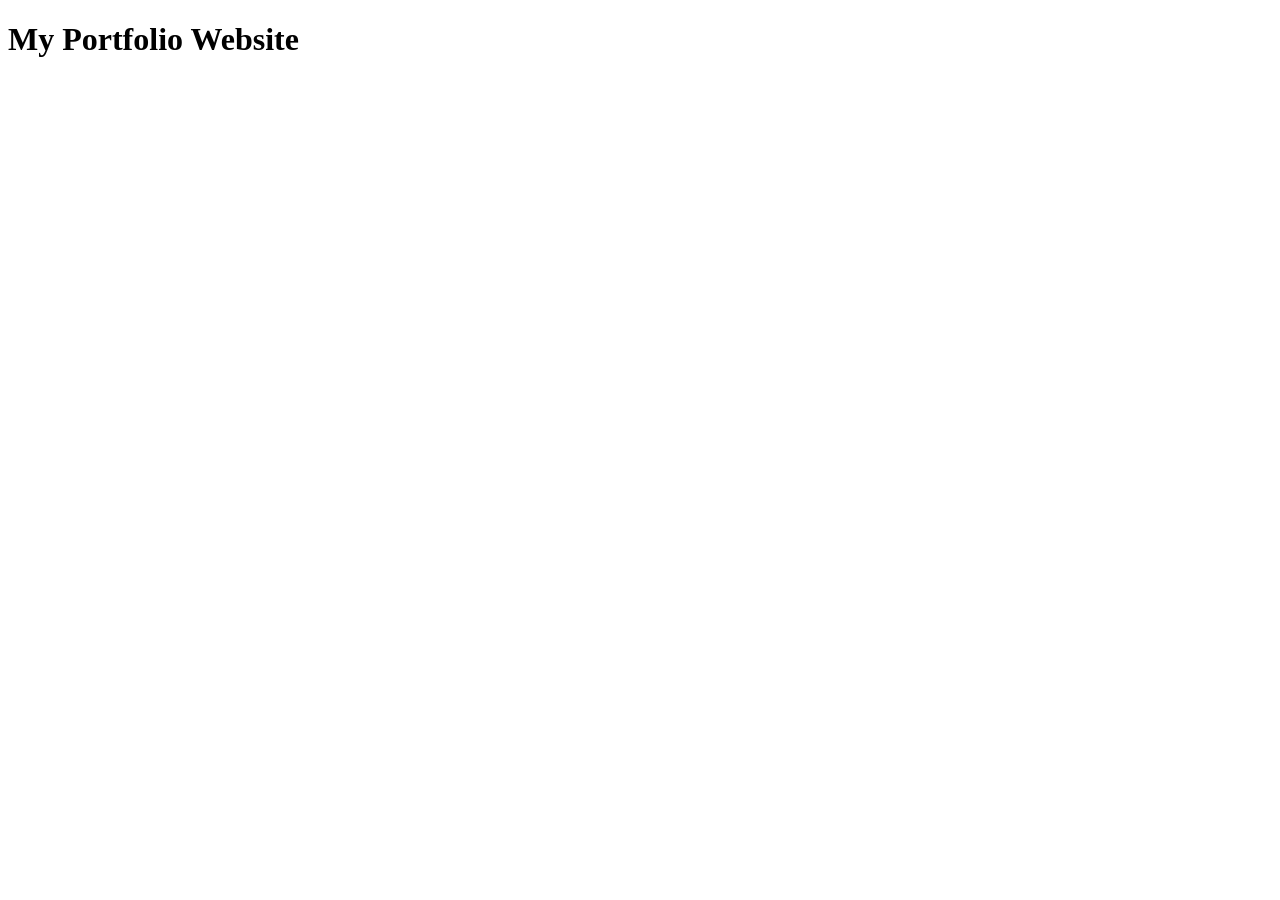
==== index.html @ 86e4ca23 "index page created" ====
<!DOCTYPE html>
<html lang="en">
    <head>
        <meta charset="UTF-8" />
        <meta name="viewport" content="width=device-width, initial-scale=1.0" />
        <meta http-equiv="X-UA-Compatible" content="ie=edge" />
        <title>Allen Zhou's Portfolio Website</title>
        <link rel="stylesheet" href="style.css" />
    </head>
    <body>
        <h1>My Portfolio Website</h1>
        <script src="index.js"></script>
    </body>
</html>
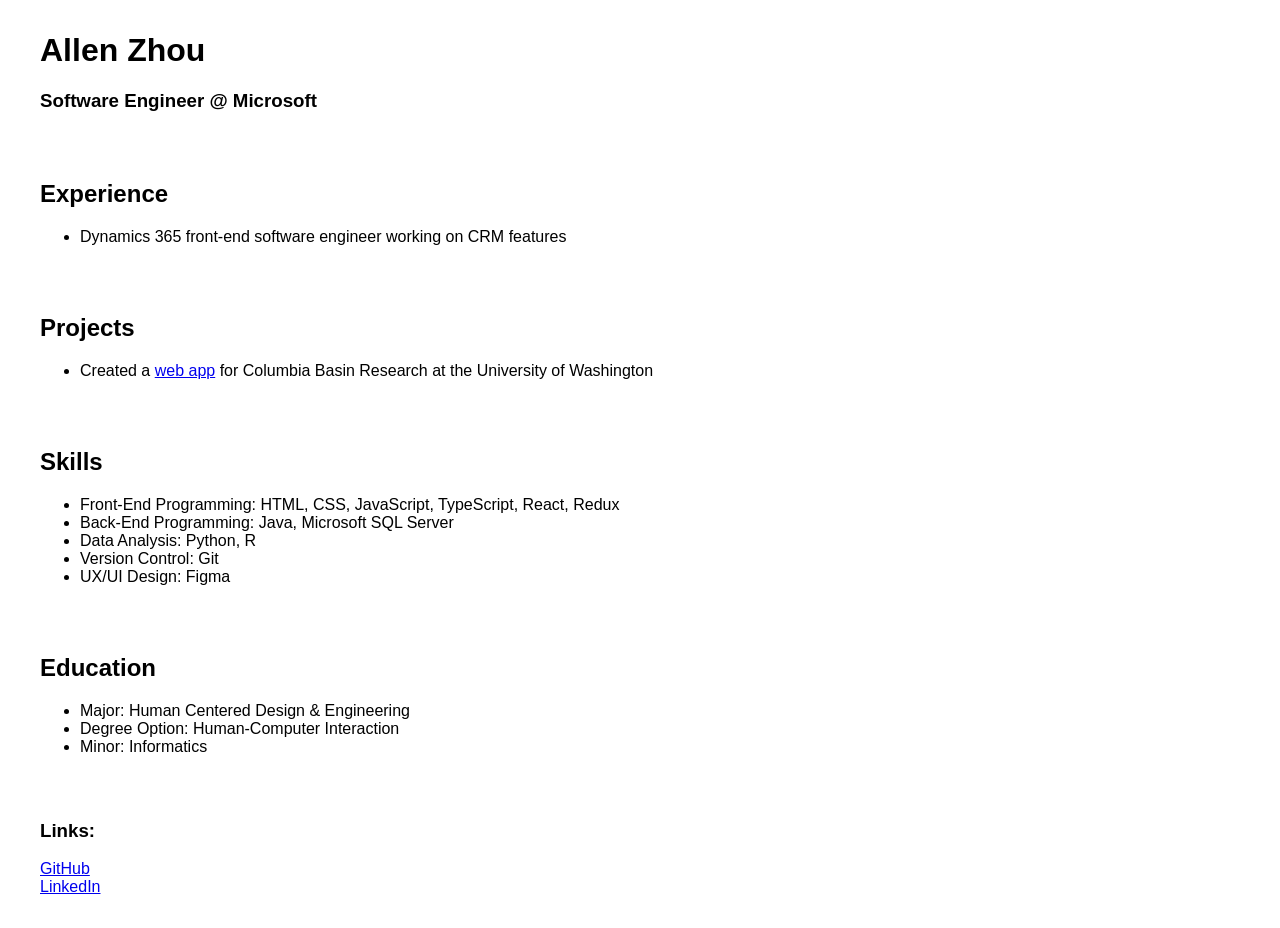
==== commit ad69e420: "added basic content and styling" ====
--- a/index.html
+++ b/index.html
@@ -8,7 +8,47 @@
         <link rel="stylesheet" href="style.css" />
     </head>
     <body>
-        <h1>My Portfolio Website</h1>
-        <script src="index.js"></script>
+        <header>
+            <h1>Allen Zhou</h1>
+            <h3>Software Engineer @ Microsoft</h3>
+        </header>
+        <div class="flexbox-container">
+            <div class="flexbox-item">
+                <h2 class="section-title">Experience</h2>
+                <ul>
+                    <li>Dynamics 365 front-end software engineer working on CRM features</li>
+                </ul>
+            </div>
+            <div class="flexbox-item">
+                <h2 class="section-title">Projects</h2>
+                <ul>
+                    <li>Created a <a href="https://allenz3.github.io/cbr-map-interface/">web app</a> for Columbia Basin Research at the University of Washington</li>
+                </ul>
+            </div>
+            <div class="flexbox-item">
+                <h2 class="section-title">Skills</h2>
+                <ul>
+                    <li>Front-End Programming: HTML, CSS, JavaScript, TypeScript, React, Redux</li>
+                    <li>Back-End Programming: Java, Microsoft SQL Server</li>
+                    <li>Data Analysis: Python, R</li>
+                    <li>Version Control: Git</li>
+                    <li>UX/UI Design: Figma</li>
+                </ul>
+            </div>
+            <div class="flexbox-item">
+                <h2 class="section-title">Education</h2>
+                <ul>
+                    <li>Major: Human Centered Design & Engineering</li>
+                    <li>Degree Option: Human-Computer Interaction</li>
+                    <li>Minor: Informatics</li>
+                </ul>
+            </div>
+        </div>
+        <footer>
+            <h3>Links:</h3>
+            <a class="link" href="https://github.com/allenz3">GitHub</a>
+            <a class="link" href="https://www.linkedin.com/in/allen-zhou-2022">LinkedIn</a>
+        </footer>
+        <script src=""></script>
     </body>
 </html>
--- a/style.css
+++ b/style.css
@@ -0,0 +1,32 @@
+.flexbox-container {
+    display: flex;
+    flex-direction: column;
+    align-items: left;
+    margin: 2rem;
+}
+
+.flexbox-item {
+    display: block;
+    margin-top: 1rem;
+    margin-bottom: 1rem;
+}
+
+body {
+    font-family: Calibri, Candara, Segoe, "Segoe UI", Optima, Arial, sans-serif;
+}
+
+header {
+    margin: 2rem;
+}
+
+footer {
+    margin: 2rem;
+}
+
+.section-title {
+    display: block;
+}
+
+.link {
+    display: block;
+}
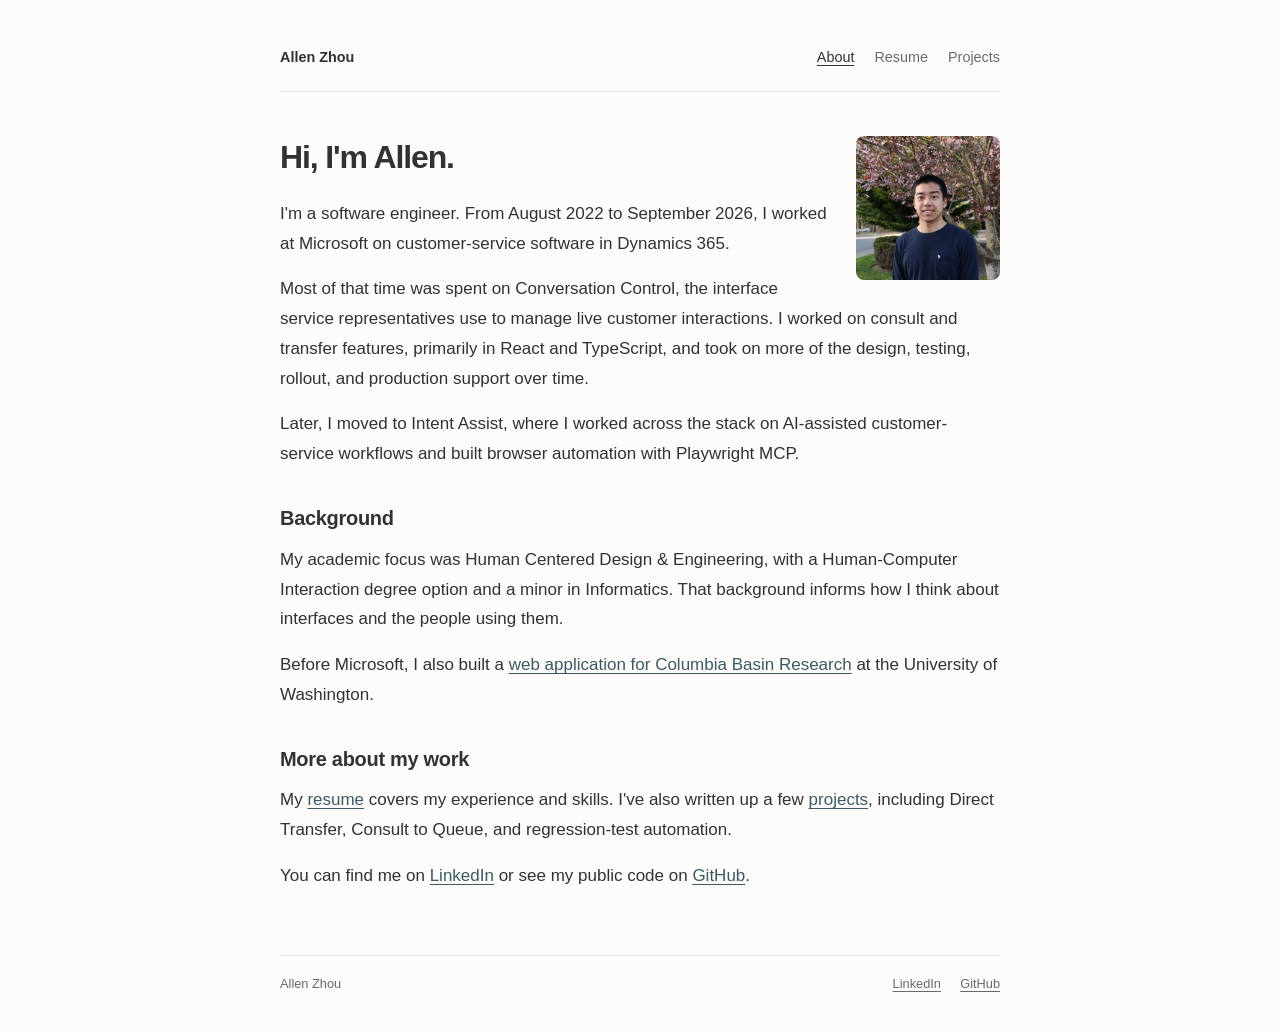
==== commit f082bb3d: "Update portfolio with Microsoft experience, project notes, and documents" ====
--- a/index.html
+++ b/index.html
@@ -1,54 +1,49 @@
-<!DOCTYPE html>
+﻿<!DOCTYPE html>
 <html lang="en">
     <head>
         <meta charset="UTF-8" />
         <meta name="viewport" content="width=device-width, initial-scale=1.0" />
-        <meta http-equiv="X-UA-Compatible" content="ie=edge" />
-        <title>Allen Zhou's Portfolio Website</title>
+        <meta name="description" content="Allen Zhou is a software engineer with four years of experience at Microsoft, working on Dynamics 365, frontend systems, and full-stack engineering." />
+        <title>About | Allen Zhou</title>
         <link rel="stylesheet" href="style.css" />
     </head>
     <body>
-        <header>
-            <h1>Allen Zhou</h1>
-            <h3>Software Engineer @ Microsoft</h3>
-        </header>
-        <div class="flexbox-container">
-            <div class="flexbox-item">
-                <h2 class="section-title">Experience</h2>
-                <ul>
-                    <li>Dynamics 365 front-end software engineer working on CRM features</li>
-                </ul>
-            </div>
-            <div class="flexbox-item">
-                <h2 class="section-title">Projects</h2>
-                <ul>
-                    <li>Created a <a href="https://allenz3.github.io/cbr-map-interface/">web app</a> for Columbia Basin Research at the University of Washington</li>
-                </ul>
-            </div>
-            <div class="flexbox-item">
-                <h2 class="section-title">Skills</h2>
-                <ul>
-                    <li>Front-End Programming: HTML, CSS, JavaScript, TypeScript, React, Redux</li>
-                    <li>Back-End Programming: Java, Microsoft SQL Server</li>
-                    <li>Data Analysis: Python, R</li>
-                    <li>Version Control: Git</li>
-                    <li>UX/UI Design: Figma</li>
-                </ul>
-            </div>
-            <div class="flexbox-item">
-                <h2 class="section-title">Education</h2>
-                <ul>
-                    <li>Major: Human Centered Design & Engineering</li>
-                    <li>Degree Option: Human-Computer Interaction</li>
-                    <li>Minor: Informatics</li>
-                </ul>
-            </div>
+        <a class="skip-link" href="#main">Skip to content</a>
+        <div class="site">
+            <header class="site-header">
+                <a class="site-name" href="index.html">Allen Zhou</a>
+                <nav aria-label="Main navigation">
+                    <a href="index.html" aria-current="page">About</a>
+                    <a href="resume.html">Resume</a>
+                    <a href="projects.html">Projects</a>
+                </nav>
+            </header>
+            <main id="main">
+                <img class="profile-photo" src="assets/allen-zhou.jpg" alt="Allen Zhou" width="200" height="200" decoding="async" />
+                <h1>Hi, I'm Allen.</h1>
+                <p>I'm a software engineer. From August 2022 to September 2026, I worked at Microsoft on customer-service software in Dynamics 365.</p>
+                <p>Most of that time was spent on Conversation Control, the interface service representatives use to manage live customer interactions. I worked on consult and transfer features, primarily in React and TypeScript, and took on more of the design, testing, rollout, and production support over time.</p>
+                <p>Later, I moved to Intent Assist, where I worked across the stack on AI-assisted customer-service workflows and built browser automation with Playwright MCP.</p>
+
+                <section aria-labelledby="background-title">
+                    <h2 id="background-title">Background</h2>
+                    <p>My academic focus was Human Centered Design &amp; Engineering, with a Human-Computer Interaction degree option and a minor in Informatics. That background informs how I think about interfaces and the people using them.</p>
+                    <p>Before Microsoft, I also built a <a href="https://allenz3.github.io/cbr-map-interface/">web application for Columbia Basin Research</a> at the University of Washington.</p>
+                </section>
+
+                <section aria-labelledby="more-title">
+                    <h2 id="more-title">More about my work</h2>
+                    <p>My <a href="resume.html">resume</a> covers my experience and skills. I've also written up a few <a href="projects.html">projects</a>, including Direct Transfer, Consult to Queue, and regression-test automation.</p>
+                    <p>You can find me on <a href="https://www.linkedin.com/in/allen-zhou-2022">LinkedIn</a> or see my public code on <a href="https://github.com/allenz3">GitHub</a>.</p>
+                </section>
+            </main>
+            <footer class="site-footer">
+                <span>Allen Zhou</span>
+                <div class="social-links">
+                    <a href="https://www.linkedin.com/in/allen-zhou-2022">LinkedIn</a>
+                    <a href="https://github.com/allenz3">GitHub</a>
+                </div>
+            </footer>
         </div>
-        <footer>
-            <h3>Links:</h3>
-            <a class="link" href="https://github.com/allenz3">GitHub</a>
-            <a class="link" href="https://www.linkedin.com/in/allen-zhou-2022">LinkedIn</a>
-        </footer>
-        <script src=""></script>
     </body>
 </html>
--- a/style.css
+++ b/style.css
@@ -1,32 +1,104 @@
-.flexbox-container {
-    display: flex;
-    flex-direction: column;
-    align-items: left;
-    margin: 2rem;
+﻿:root {
+    color-scheme: light;
+    --background: #fdfcfb;
+    --text: #303234;
+    --muted: #666b70;
+    --line: #e4e3df;
+    --link: #3c5964;
 }
 
-.flexbox-item {
-    display: block;
-    margin-top: 1rem;
-    margin-bottom: 1rem;
+* { box-sizing: border-box; }
+html { scroll-padding-top: 2rem; }
+body {
+    margin: 0;
+    background: var(--background);
+    color: var(--text);
+    font-family: "Segoe UI", -apple-system, BlinkMacSystemFont, Arial, sans-serif;
+    font-size: 17px;
+    line-height: 1.75;
+}
+.site { width: min(720px, calc(100% - 3rem)); margin: 0 auto; }
+a { color: var(--link); text-decoration-thickness: 1px; text-underline-offset: 0.2em; }
+a:hover { color: #182f39; }
+:focus-visible { outline: 2px solid var(--link); outline-offset: 5px; }
+h1, h2, h3, h4 { font-weight: 600; line-height: 1.35; }
+h1 { font-size: 2rem; letter-spacing: -0.035em; margin: 0 0 1.25rem; }
+h2 { font-size: 1.25rem; letter-spacing: -0.015em; margin: 0 0 0.8rem; }
+h3 { font-size: 1.05rem; margin: 0; }
+h4 { font-size: 1rem; margin: 0 0 0.2rem; }
+p { margin: 0 0 1rem; }
+ul { padding-left: 1.3rem; margin: 0.9rem 0 1.25rem; }
+li + li { margin-top: 0.6rem; }
+section { margin-top: 2.25rem; }
+.skip-link { position: absolute; left: 1rem; top: -5rem; padding: 0.5rem 1rem; background: white; }
+.skip-link:focus { top: 1rem; }
+.site-header { display: flex; align-items: center; justify-content: space-between; gap: 1.5rem; padding-block: 2.5rem 1rem; border-bottom: 1px solid var(--line); font-size: 0.9rem; }
+.site-name { color: var(--text); font-weight: 600; text-decoration: none; }
+.site-header nav { display: flex; flex-wrap: wrap; gap: 1.25rem; }
+.site-header nav a { color: var(--muted); text-decoration: none; padding-block: 0.3rem; }
+.site-header nav a:hover { color: var(--text); text-decoration: underline; }
+.site-header nav a[aria-current="page"] { color: var(--text); text-decoration: underline; }
+main { padding-block: 2.75rem 1rem; }
+.profile-photo { display: block; float: right; width: 144px; height: 144px; object-fit: cover; border-radius: 8px; margin: 0 0 1rem 1.75rem; }
+.site-footer { display: flex; align-items: center; justify-content: space-between; gap: 1rem; border-top: 1px solid var(--line); padding-block: 1.1rem 2.25rem; margin-top: 2rem; font-size: 0.8rem; color: var(--muted); }
+.social-links { display: flex; gap: 1.2rem; }
+.site-footer a { color: var(--muted); }
+.page-heading { display: flex; align-items: baseline; justify-content: space-between; gap: 1rem; }
+.print-button { font: inherit; font-size: 0.8rem; color: var(--muted); background: none; border: none; padding: 0.4rem 0; text-decoration: underline; text-underline-offset: 0.2em; cursor: pointer; }
+.print-button:hover { color: var(--text); }
+.document-links { font-size: 0.9rem; }
+.print-intro { display: none; }
+.entry-heading { display: flex; flex-wrap: wrap; align-items: baseline; justify-content: space-between; gap: 0.3rem 1rem; }
+.entry-heading p { margin: 0; }
+.date, .entry-meta { font-size: 0.85rem; color: var(--muted); }
+.entry-meta { margin-top: 0.2rem; margin-bottom: 0.8rem; }
+.role { margin-top: 1.5rem; }
+.skills-list { margin: 0; font-size: 0.94rem; }
+.skills-list > div + div { margin-top: 0.8rem; }
+.skills-list dt { font-weight: 600; }
+.skills-list dd { margin: 0; color: var(--muted); }
+.project-index { display: flex; flex-wrap: wrap; gap: 0.3rem 1.15rem; font-size: 0.85rem; margin-top: 1.5rem; }
+.projects-page section { border-top: 1px solid var(--line); padding-top: 1.75rem; }
+.source-note, .measurement-note { color: var(--muted); font-size: 0.82rem; }
+.measurement-note { margin-top: 2rem; }
+
+@media (max-width: 480px) {
+    body { font-size: 16px; }
+    .site { width: calc(100% - 2.5rem); }
+    .site-header { align-items: flex-start; flex-direction: column; gap: 0.6rem; padding-top: 1.5rem; }
+    .site-header nav { gap: 1.5rem; }
+    main { padding-top: 2rem; }
+    .profile-photo { float: none; width: 112px; height: 112px; margin: 0 0 1.5rem; }
+    h1 { font-size: 1.8rem; }
+    .page-heading { flex-wrap: wrap; gap: 0 1rem; margin-bottom: 1.25rem; }
+    .page-heading h1 { margin-bottom: 0; }
+    .entry-heading { flex-direction: column; align-items: flex-start; }
+    .skills-list { font-size: 0.94rem; }
 }
 
-body {
-    font-family: Calibri, Candara, Segoe, "Segoe UI", Optima, Arial, sans-serif;
+@media print {
+    @page { margin: 16mm; }
+    body { background: white; color: black; font-size: 10pt; line-height: 1.5; }
+    .site { width: 100%; }
+    .site-header, .site-footer, .skip-link, .print-button, .screen-only, .project-index { display: none; }
+    main { padding: 0; }
+    h1 { font-size: 20pt; }
+    h2 { font-size: 13pt; }
+    h3, h4 { font-size: 10.5pt; }
+    h1, h2, h3, h4, .entry-heading { break-after: avoid; }
+    p { margin-bottom: 0.6rem; }
+    section { margin-top: 1.25rem; }
+    ul { margin-block: 0.6rem 0.85rem; }
+    li { break-inside: avoid; }
+    li + li { margin-top: 0.35rem; }
+    .role { margin-top: 0.9rem; }
+    .date, .entry-meta, .source-note, .measurement-note { font-size: 9pt; }
+    .resume-page .page-heading { display: none; }
+    .print-intro { display: block; margin-bottom: 1rem; }
+    .print-intro p { margin-bottom: 0.15rem; font-size: 9pt; }
+    .print-intro .print-name { font-size: 21pt; font-weight: 600; }
+    .skills-list { font-size: 9.5pt; }
+    .skills-list > div { break-inside: avoid; }
+    .skills-list > div + div { margin-top: 0.4rem; }
+    a { color: inherit; }
 }
-
-header {
-    margin: 2rem;
-}
-
-footer {
-    margin: 2rem;
-}
-
-.section-title {
-    display: block;
-}
-
-.link {
-    display: block;
-}
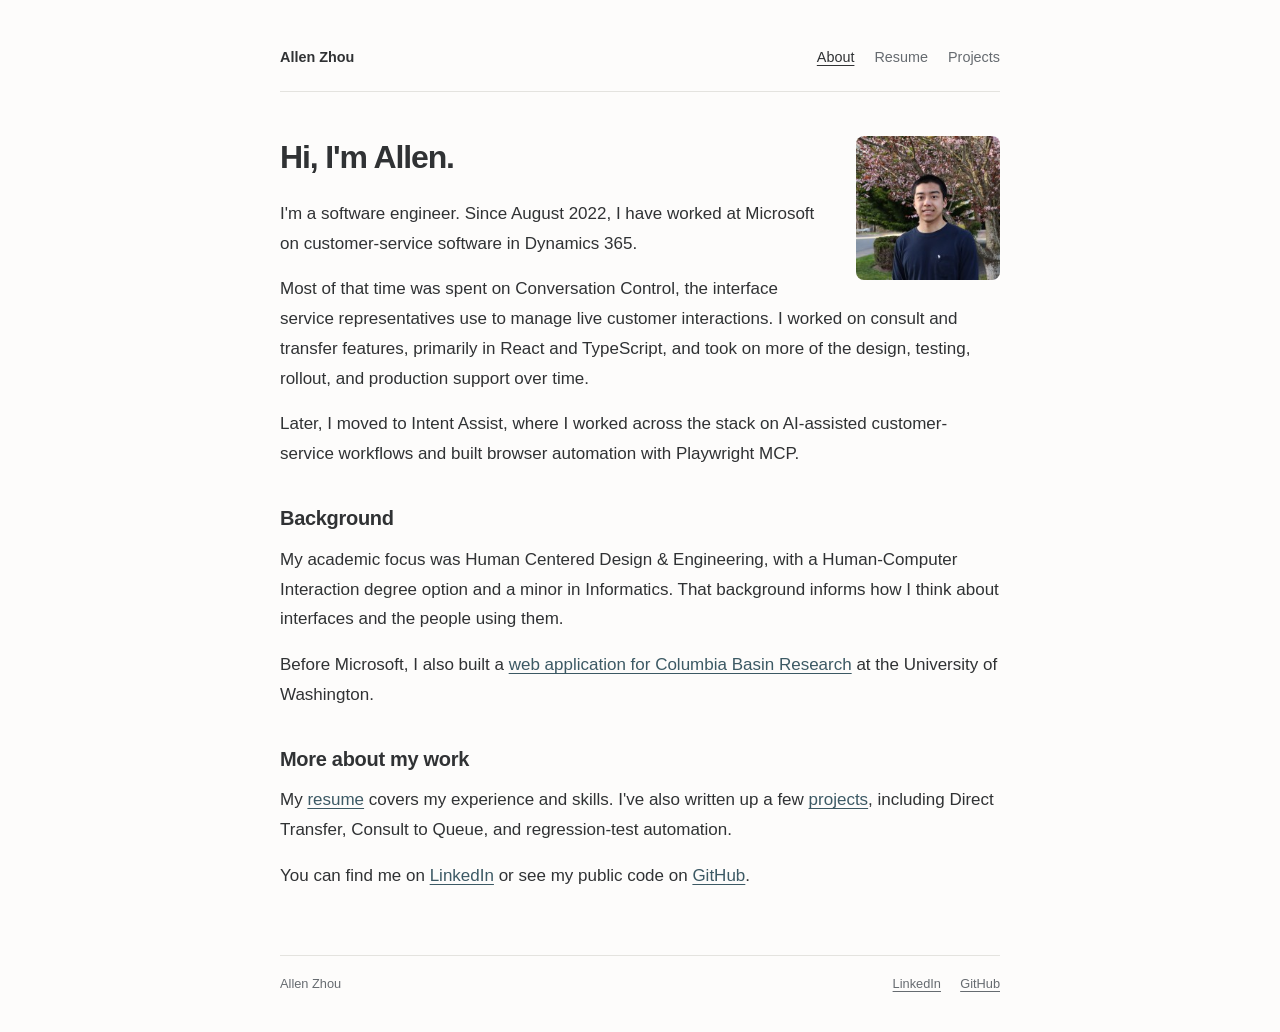
==== commit e3817c04: "Update index.html" ====
--- a/index.html
+++ b/index.html
@@ -21,7 +21,7 @@
             <main id="main">
                 <img class="profile-photo" src="assets/allen-zhou.jpg" alt="Allen Zhou" width="200" height="200" decoding="async" />
                 <h1>Hi, I'm Allen.</h1>
-                <p>I'm a software engineer. From August 2022 to September 2026, I worked at Microsoft on customer-service software in Dynamics 365.</p>
+                <p>I'm a software engineer. Since August 2022, I have worked at Microsoft on customer-service software in Dynamics 365.</p>
                 <p>Most of that time was spent on Conversation Control, the interface service representatives use to manage live customer interactions. I worked on consult and transfer features, primarily in React and TypeScript, and took on more of the design, testing, rollout, and production support over time.</p>
                 <p>Later, I moved to Intent Assist, where I worked across the stack on AI-assisted customer-service workflows and built browser automation with Playwright MCP.</p>
 
